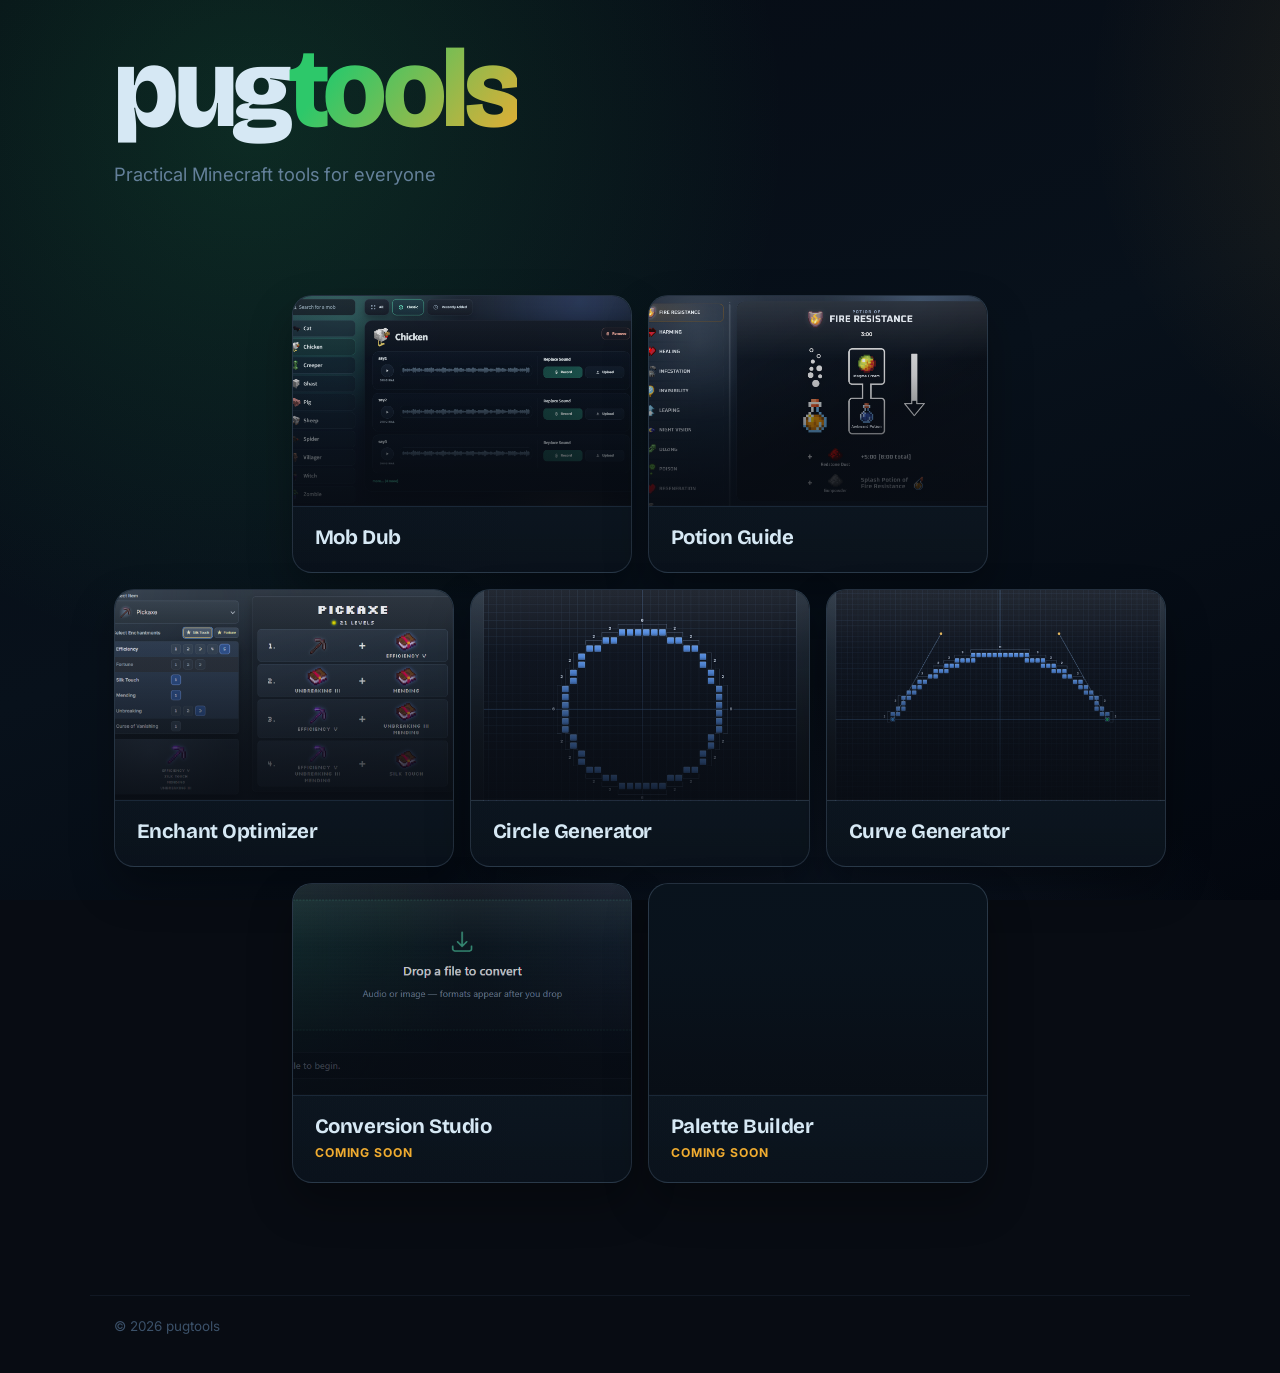
==== index.html @ 146ec132 "Simplify hero copy and remove header" ====
<!doctype html>
<html lang="en">
  <head>
    <meta charset="utf-8">
    <meta name="viewport" content="width=device-width, initial-scale=1">
    <title>pugtools — Minecraft tools for builders, creators, and players</title>
    <meta name="description" content="Circle and curve generators, enchant optimizer, mob sound pack builder, and brewing guide — practical Minecraft tools in one hub.">
    <meta name="theme-color" content="#080c13">
    <meta property="og:type" content="website">
    <meta property="og:site_name" content="pugtools">
    <meta property="og:title" content="pugtools — Minecraft tools for builders, creators, and players">
    <meta property="og:description" content="Circle and curve generators, enchant optimizer, mob sound pack builder, and brewing guide — practical Minecraft tools in one hub.">
    <meta property="og:image" content="social-card.svg">
    <meta property="og:url" content=".">
    <meta name="twitter:card" content="summary_large_image">
    <meta name="twitter:title" content="pugtools — Minecraft tools for builders, creators, and players">
    <meta name="twitter:description" content="Circle and curve generators, enchant optimizer, mob sound pack builder, and brewing guide — practical Minecraft tools in one hub.">
    <meta name="twitter:image" content="social-card.svg">
    <link rel="canonical" href=".">
    <link rel="preconnect" href="https://fonts.googleapis.com">
    <link rel="preconnect" href="https://fonts.gstatic.com" crossorigin>
    <link href="https://fonts.googleapis.com/css2?family=Bricolage+Grotesque:opsz,wght@12..96,700;12..96,800&family=Inter:wght@400;500;600;700&family=Silkscreen:wght@400;700&display=swap" rel="stylesheet">
    <link rel="stylesheet" href="home.css">
    <script src="shared/analytics.js" defer></script>
    <script src="site.js" defer></script>
  </head>
  <body data-view="home">
    <a class="skip-link" href="#main">Skip to main content</a>

    <main id="main">
      <section class="hero" aria-labelledby="hero-title">
        <h1 id="hero-title" class="hero__title">pug<em>tools</em></h1>
        <p class="hero__sub">Practical Minecraft tools for everyone</p>
      </section>

      <section class="tools" aria-label="Available tools">
        <div class="tools__grid">

          <a class="tool-card" href="/mob-dub/" data-tool-slug="mob-dub" data-tool-location="home">
            <div class="tool-card__preview" aria-hidden="true" style="--tool-shot: url('images/tools/mob_dub.png');">
            </div>
            <div class="tool-card__body">
              <h2 class="tool-card__name">Mob Dub</h2>
            </div>
          </a>

          <a class="tool-card" href="/potions-plus/" data-tool-slug="potions" data-tool-location="home">
            <div class="tool-card__preview" aria-hidden="true" style="--tool-shot: url('images/tools/potion_guide.png');">
            </div>
            <div class="tool-card__body">
              <h2 class="tool-card__name">Potion Guide</h2>
            </div>
          </a>

          <a class="tool-card" href="/enchant-optimizer/" data-tool-slug="enchant" data-tool-location="home">
            <div class="tool-card__preview" aria-hidden="true" style="--tool-shot: url('images/tools/enchantment_optimizer.png');">
            </div>
            <div class="tool-card__body">
              <h2 class="tool-card__name">Enchant Optimizer</h2>
            </div>
          </a>

          <a class="tool-card" href="/circle-generator/" data-tool-slug="circle" data-tool-location="home">
            <div class="tool-card__preview" aria-hidden="true" style="--tool-shot: url('images/tools/circle_generator.png');">
            </div>
            <div class="tool-card__body">
              <h2 class="tool-card__name">Circle Generator</h2>
            </div>
          </a>

          <a class="tool-card" href="/curve-generator/" data-tool-slug="curve" data-tool-location="home">
            <div class="tool-card__preview" aria-hidden="true" style="--tool-shot: url('images/tools/curve_generator.png');">
            </div>
            <div class="tool-card__body">
              <h2 class="tool-card__name">Curve Generator</h2>
            </div>
          </a>

          <article class="tool-card tool-card--soon" aria-label="Conversion Studio coming soon">
            <div class="tool-card__preview" aria-hidden="true" style="--tool-shot: url('images/tools/conversion-studio.png');">
            </div>
            <div class="tool-card__body">
              <h2 class="tool-card__name">Conversion Studio</h2>
              <p class="tool-card__status">Coming soon</p>
            </div>
          </article>

          <article class="tool-card tool-card--soon" aria-label="Palette Builder coming soon">
            <div class="tool-card__preview" aria-hidden="true">
            </div>
            <div class="tool-card__body">
              <h2 class="tool-card__name">Palette Builder</h2>
              <p class="tool-card__status">Coming soon</p>
            </div>
          </article>

        </div>
      </section>
    </main>

    <footer class="page-footer" role="contentinfo">
      <p>© <span id="year">2026</span> pugtools</p>
    </footer>

    <script id="structured-data" type="application/ld+json"></script>
    <script>document.getElementById("year").textContent = new Date().getFullYear();</script>
  </body>
</html>
---- home.css ----
/* pugtools — home page */

:root {
  --bg:          #080c13;
  --bg-card:     #0d1720;
  --bg-hover:    #111f2e;
  --line:        rgba(130, 170, 215, 0.08);
  --line-hover:  rgba(48, 210, 110, 0.40);
  --ink:         #d6e8f4;
  --ink-soft:    #64809a;
  --ink-dim:     #3b5169;
  --green:       #2dc86a;
  --green-dim:   rgba(45, 200, 106, 0.12);
  --amber:       #f0ac30;
  --focus:       #2dc86a;
  --radius:      1.25rem;
  --radius-sm:   0.65rem;
  --max-w:       1100px;
}

*,
*::before,
*::after {
  box-sizing: border-box;
}

html {
  scroll-behavior: smooth;
}

body {
  margin: 0;
  min-height: 100vh;
  font-family: "Inter", system-ui, sans-serif;
  line-height: 1.6;
  color: var(--ink);
  background-color: var(--bg);
  background-image:
    radial-gradient(circle at 14% 10%, rgba(45, 200, 106, 0.16) 0%, transparent 28%),
    radial-gradient(circle at 84% 8%, rgba(240, 172, 48, 0.12) 0%, transparent 22%),
    radial-gradient(circle at 50% 100%, rgba(76, 119, 173, 0.18) 0%, transparent 34%),
    linear-gradient(160deg, #060b14 0%, #08111b 52%, #03070f 100%);
  background-size: 140% 140%, 140% 140%, 130% 130%, 100% 100%;
  background-attachment: fixed;
}

a {
  color: inherit;
  text-decoration: none;
}

:focus-visible {
  outline: 2px solid var(--focus);
  outline-offset: 3px;
  border-radius: 4px;
}

/* --- skip link --- */

.skip-link {
  position: absolute;
  top: 1rem;
  left: 1rem;
  z-index: 200;
  padding: 0.55rem 1rem;
  border-radius: 999px;
  background: var(--green);
  color: #fff;
  font: 700 0.88rem/1 "Inter", sans-serif;
  transform: translateY(-200%);
  transition: transform 180ms;
}

.skip-link:focus {
  transform: translateY(0);
}

/* --- nav --- */

.nav {
  display: flex;
  align-items: center;
  justify-content: space-between;
  max-width: var(--max-w);
  margin: 0 auto;
  padding: 1.2rem 1.5rem 0.4rem;
}

.nav-brand {
  display: inline-flex;
  align-items: center;
}

.nav-brand__mark {
  display: grid;
  place-items: center;
  width: 2.5rem;
  height: 2.5rem;
  border-radius: 0.72rem;
  background: linear-gradient(148deg, #38c872, #1e7845);
  color: #fff;
  font: 700 0.72rem/1 "Silkscreen", monospace;
  flex-shrink: 0;
  box-shadow:
    0 0 0 1px rgba(56, 200, 114, 0.28),
    0 6px 18px rgba(28, 120, 65, 0.42);
}

.nav-links {
  display: flex;
  align-items: center;
  gap: 0.5rem;
}

.nav-link {
  display: inline-flex;
  align-items: center;
  height: 2.2rem;
  padding: 0 1rem;
  border: 1px solid var(--line);
  border-radius: 999px;
  color: var(--ink-soft);
  font: 600 0.86rem/1 "Inter", sans-serif;
  transition: color 160ms, border-color 160ms, background-color 160ms;
}

.nav-link:hover,
.nav-link:focus-visible {
  color: var(--ink);
  border-color: rgba(130, 170, 215, 0.2);
  background: rgba(255, 255, 255, 0.04);
}

/* --- hero --- */

.hero {
  max-width: var(--max-w);
  margin: 0 auto;
  padding: clamp(1.2rem, 4vw, 2.4rem) 1.5rem clamp(2.5rem, 7vw, 4.5rem);
}

.hero__title {
  margin: 0 0 1.1rem;
  font: 800 clamp(3.5rem, 10vw, 7rem)/0.92 "Bricolage Grotesque", sans-serif;
  letter-spacing: -0.04em;
  color: var(--ink);
}

.hero__title em {
  font-style: normal;
  background: linear-gradient(128deg, var(--green) 25%, var(--amber));
  -webkit-background-clip: text;
  background-clip: text;
  -webkit-text-fill-color: transparent;
}

.hero__sub {
  margin: 0 0 2rem;
  max-width: 40rem;
  color: var(--ink-soft);
  font: 400 clamp(1rem, 2vw, 1.15rem)/1.72 "Inter", sans-serif;
}

.hero__stats {
  display: flex;
  flex-wrap: wrap;
  gap: 0.65rem;
}

.stat-pill {
  display: inline-flex;
  align-items: center;
  height: 2rem;
  padding: 0 0.9rem;
  border: 1px solid var(--line);
  border-radius: 999px;
  background: rgba(255, 255, 255, 0.025);
  color: var(--ink-soft);
  font: 600 0.82rem/1 "Inter", sans-serif;
}

.stat-pill--green {
  border-color: rgba(45, 200, 106, 0.3);
  background: rgba(45, 200, 106, 0.09);
  color: var(--green);
}

/* --- tools section --- */

.tools {
  max-width: var(--max-w);
  margin: 0 auto;
  padding: 0 1.5rem clamp(4rem, 10vw, 7rem);
}

.tools__grid {
  display: grid;
  grid-template-columns: repeat(6, 1fr);
  gap: 1rem;
}

/* 2-3-2 layout: pin the 2-card rows to center columns */
.tools__grid .tool-card:nth-child(1) { grid-column: 2 / span 2; }
.tools__grid .tool-card:nth-child(2) { grid-column: 4 / span 2; }
.tools__grid .tool-card:nth-child(6) { grid-column: 2 / span 2; }
.tools__grid .tool-card:nth-child(7) { grid-column: 4 / span 2; }

/* --- tool card --- */

.tool-card {
  position: relative;
  isolation: isolate;
  display: flex;
  flex-direction: column;
  grid-column: span 2;
  border: 1px solid rgba(144, 174, 206, 0.18);
  border-radius: var(--radius);
  background:
    linear-gradient(180deg, rgba(20, 33, 45, 0.98) 0%, rgba(11, 20, 30, 0.99) 100%);
  overflow: hidden;
  box-shadow:
    inset 0 1px 0 rgba(255, 255, 255, 0.05),
    0 20px 44px rgba(0, 0, 0, 0.3);
  transition:
    border-color 200ms,
    background-color 200ms,
    transform 220ms,
    box-shadow 220ms;
}

.tool-card::before {
  content: "";
  position: absolute;
  inset: 0;
  border-radius: inherit;
  background:
    linear-gradient(140deg, rgba(255, 255, 255, 0.07) 0%, transparent 24%),
    linear-gradient(180deg, rgba(255, 255, 255, 0.025) 0%, transparent 34%, rgba(7, 12, 18, 0.16) 100%);
  pointer-events: none;
}

.tool-card > * {
  position: relative;
  z-index: 1;
}

.tool-card:hover,
.tool-card:focus-visible {
  border-color: rgba(174, 204, 232, 0.28);
  background:
    linear-gradient(180deg, rgba(23, 37, 51, 0.99) 0%, rgba(13, 24, 35, 0.99) 100%);
  transform: translateY(-4px);
  box-shadow:
    inset 0 1px 0 rgba(255, 255, 255, 0.06),
    0 26px 60px rgba(0, 0, 0, 0.38);
  outline: none;
}

.tool-card--soon {
  cursor: default;
}

.tool-card--soon:hover,
.tool-card--soon:focus-visible {
  border-color: rgba(144, 174, 206, 0.18);
  background: linear-gradient(180deg, rgba(20, 33, 45, 0.98) 0%, rgba(11, 20, 30, 0.99) 100%);
  transform: none;
  box-shadow:
    inset 0 1px 0 rgba(255, 255, 255, 0.05),
    0 20px 44px rgba(0, 0, 0, 0.3);
}

.tool-card__preview {
  position: relative;
  aspect-ratio: 16 / 10;
  border-bottom: 1px solid rgba(130, 170, 215, 0.14);
  overflow: hidden;
  background-color: #09131d;
  background-image:
    linear-gradient(180deg, rgba(255, 255, 255, 0.08) 0%, rgba(9, 14, 22, 0.08) 30%, rgba(4, 8, 14, 0.46) 100%),
    var(--tool-shot),
    linear-gradient(140deg, rgba(110, 144, 180, 0.12) 0%, rgba(20, 30, 43, 0.06) 54%, transparent 76%);
  background-size:
    auto,
    cover,
    auto;
  background-position:
    center,
    center top,
    center;
  background-repeat: no-repeat;
  box-shadow: inset 0 -1px 0 rgba(255, 255, 255, 0.04);
  transition: border-color 200ms, transform 220ms;
}

.tool-card__preview::after {
  content: "";
  position: absolute;
  inset: 0;
  background:
    linear-gradient(180deg, rgba(8, 12, 19, 0.02) 0%, rgba(8, 12, 19, 0.09) 38%, rgba(8, 12, 19, 0.72) 100%);
}

.tool-card:hover .tool-card__preview,
.tool-card:focus-visible .tool-card__preview {
  border-bottom-color: rgba(174, 204, 232, 0.18);
}

.tool-card__body {
  display: flex;
  flex-direction: column;
  flex: 1;
  gap: 0.55rem;
  padding: 1.2rem 1.35rem 1.4rem;
}

.tool-card__name {
  margin: 0;
  color: var(--ink);
  font: 700 clamp(1.05rem, 2.5vw, 1.28rem)/1.15 "Bricolage Grotesque", sans-serif;
  letter-spacing: -0.02em;
}

.tool-card__status {
  margin: 0;
  color: var(--amber);
  font: 700 0.76rem/1 "Inter", sans-serif;
  letter-spacing: 0.08em;
  text-transform: uppercase;
}

/* --- footer --- */

.page-footer {
  max-width: var(--max-w);
  margin: 0 auto;
  padding: 1.5rem 1.5rem 2.5rem;
  border-top: 1px solid var(--line);
}

.page-footer p {
  margin: 0;
  color: var(--ink-dim);
  font: 400 0.84rem/1 "Inter", sans-serif;
}

.page-footer a {
  color: var(--ink-soft);
  font-weight: 600;
  transition: color 160ms;
}

.page-footer a:hover {
  color: var(--ink);
}

/* --- responsive --- */

@media (max-width: 920px) {
  .tools__grid {
    grid-template-columns: repeat(2, 1fr);
  }

  .tools__grid .tool-card,
  .tools__grid .tool-card:nth-child(1),
  .tools__grid .tool-card:nth-child(2),
  .tools__grid .tool-card:nth-child(6),
  .tools__grid .tool-card:nth-child(7) {
    grid-column: span 1;
  }
}

@media (max-width: 580px) {
  .tools__grid {
    grid-template-columns: 1fr;
  }

  .tools__grid .tool-card,
  .tools__grid .tool-card:nth-child(1),
  .tools__grid .tool-card:nth-child(2),
  .tools__grid .tool-card:nth-child(6),
  .tools__grid .tool-card:nth-child(7) {
    grid-column: span 1;
  }

  .nav {
    padding-top: 1rem;
  }

  .tool-card__preview {
    aspect-ratio: 4 / 3;
  }

}

/* --- reduced motion --- */

@media (prefers-reduced-motion: reduce) {
  html {
    scroll-behavior: auto;
  }

  .skip-link,
  .tool-card {
    transition: none;
  }
}
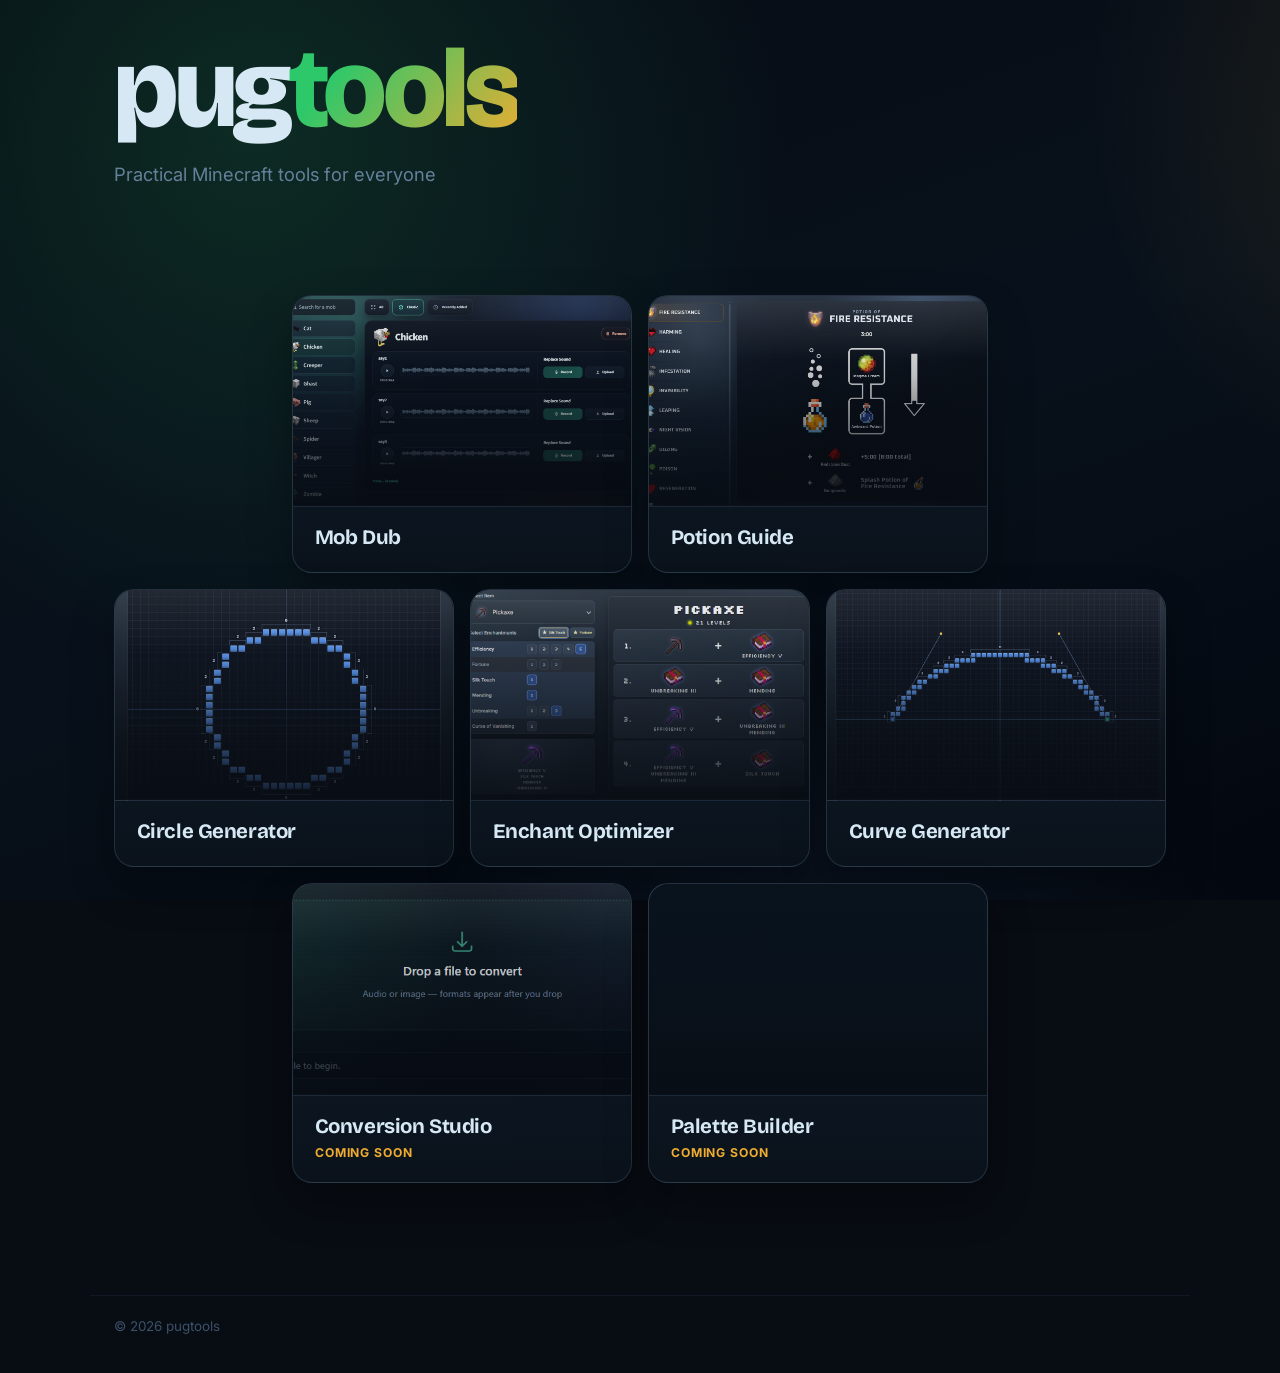
==== commit 9b25966d: "swap card order" ====
--- a/index.html
+++ b/index.html
@@ -52,19 +52,19 @@
             </div>
           </a>
 
+          <a class="tool-card" href="/circle-generator/" data-tool-slug="circle" data-tool-location="home">
+            <div class="tool-card__preview" aria-hidden="true" style="--tool-shot: url('images/tools/circle_generator.png');">
+            </div>
+            <div class="tool-card__body">
+              <h2 class="tool-card__name">Circle Generator</h2>
+            </div>
+          </a>
+
           <a class="tool-card" href="/enchant-optimizer/" data-tool-slug="enchant" data-tool-location="home">
             <div class="tool-card__preview" aria-hidden="true" style="--tool-shot: url('images/tools/enchantment_optimizer.png');">
             </div>
             <div class="tool-card__body">
               <h2 class="tool-card__name">Enchant Optimizer</h2>
-            </div>
-          </a>
-
-          <a class="tool-card" href="/circle-generator/" data-tool-slug="circle" data-tool-location="home">
-            <div class="tool-card__preview" aria-hidden="true" style="--tool-shot: url('images/tools/circle_generator.png');">
-            </div>
-            <div class="tool-card__body">
-              <h2 class="tool-card__name">Circle Generator</h2>
             </div>
           </a>
 
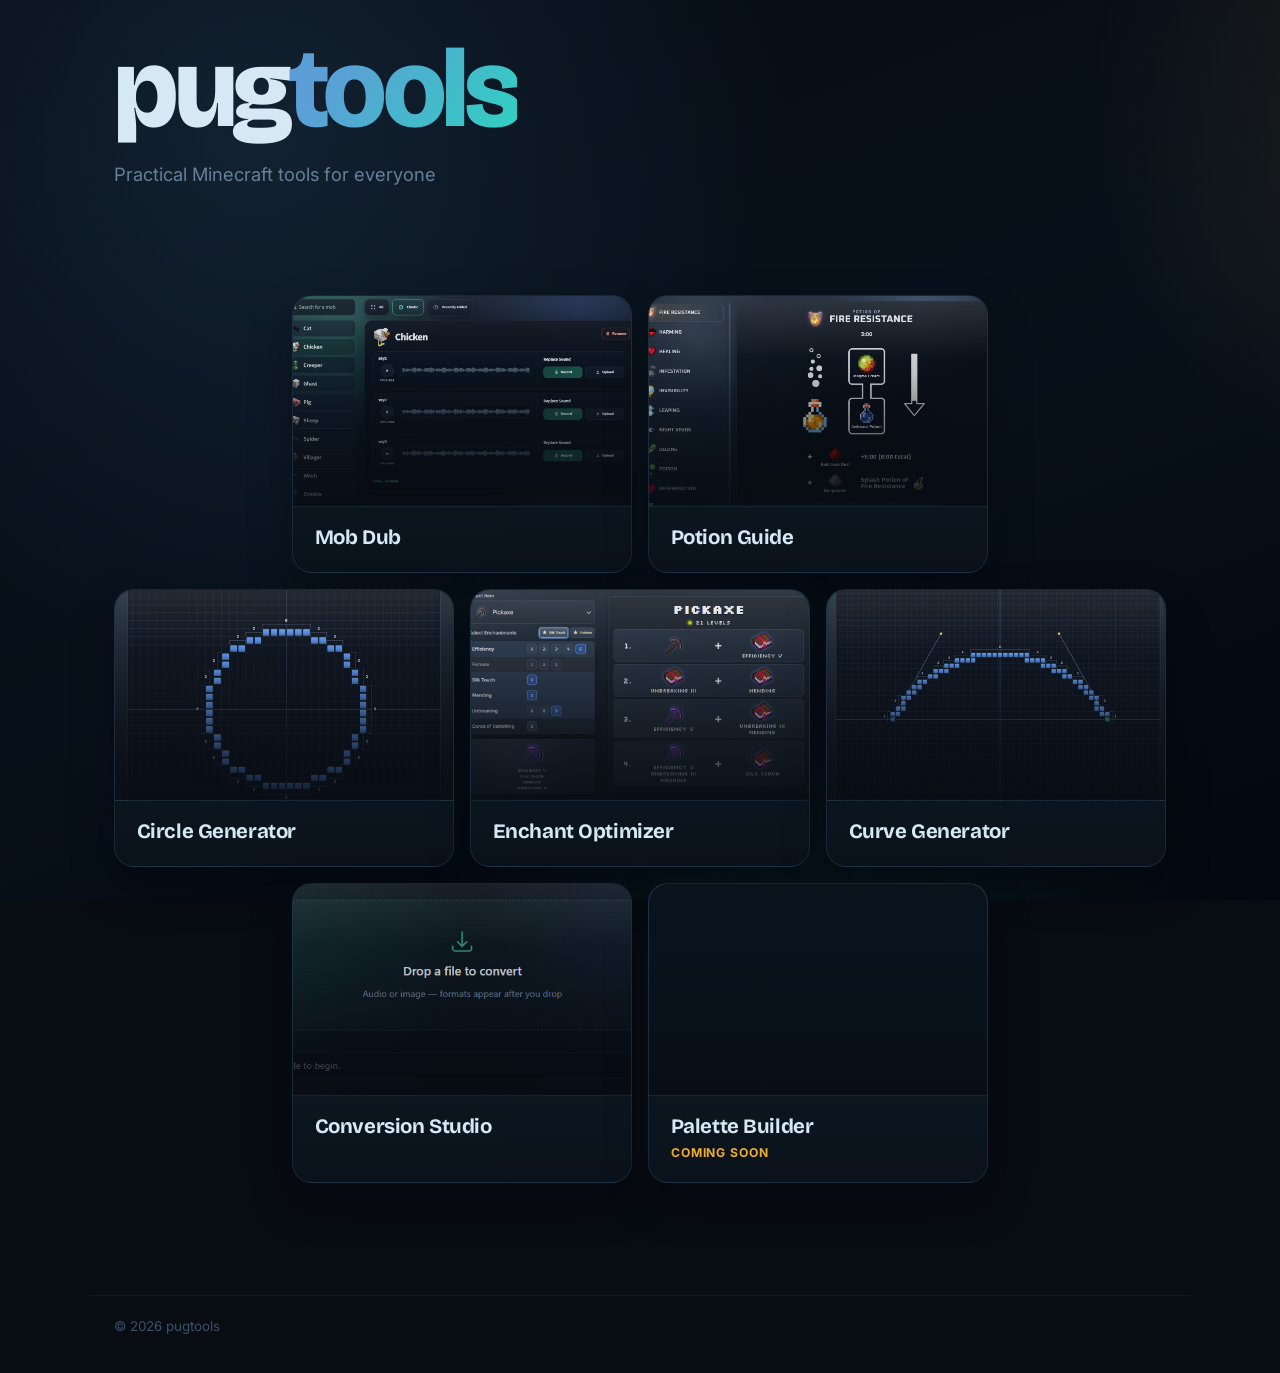
==== commit caf32a9e: "conversion-studio now live" ====
--- a/index.html
+++ b/index.html
@@ -76,14 +76,13 @@
             </div>
           </a>
 
-          <article class="tool-card tool-card--soon" aria-label="Conversion Studio coming soon">
+          <a class="tool-card" href="/conversion-studio/" data-tool-slug="conversion-studio" data-tool-location="home">
             <div class="tool-card__preview" aria-hidden="true" style="--tool-shot: url('images/tools/conversion-studio.png');">
             </div>
             <div class="tool-card__body">
               <h2 class="tool-card__name">Conversion Studio</h2>
-              <p class="tool-card__status">Coming soon</p>
             </div>
-          </article>
+          </a>
 
           <article class="tool-card tool-card--soon" aria-label="Palette Builder coming soon">
             <div class="tool-card__preview" aria-hidden="true">
--- a/home.css
+++ b/home.css
@@ -4,15 +4,16 @@
   --bg:          #080c13;
   --bg-card:     #0d1720;
   --bg-hover:    #111f2e;
-  --line:        rgba(130, 170, 215, 0.08);
-  --line-hover:  rgba(48, 210, 110, 0.40);
+  --line:        rgba(91, 159, 214, 0.10);
+  --line-hover:  rgba(91, 159, 214, 0.45);
   --ink:         #d6e8f4;
   --ink-soft:    #64809a;
   --ink-dim:     #3b5169;
-  --green:       #2dc86a;
-  --green-dim:   rgba(45, 200, 106, 0.12);
+  --blue:        #5b9fd6;
+  --blue-dim:    rgba(91, 159, 214, 0.12);
+  --teal:        #2dd4bf;
   --amber:       #f0ac30;
-  --focus:       #2dc86a;
+  --focus:       #5b9fd6;
   --radius:      1.25rem;
   --radius-sm:   0.65rem;
   --max-w:       1100px;
@@ -36,9 +37,9 @@
   color: var(--ink);
   background-color: var(--bg);
   background-image:
-    radial-gradient(circle at 14% 10%, rgba(45, 200, 106, 0.16) 0%, transparent 28%),
+    radial-gradient(circle at 14% 10%, rgba(91, 159, 214, 0.14) 0%, transparent 28%),
     radial-gradient(circle at 84% 8%, rgba(240, 172, 48, 0.12) 0%, transparent 22%),
-    radial-gradient(circle at 50% 100%, rgba(76, 119, 173, 0.18) 0%, transparent 34%),
+    radial-gradient(circle at 50% 100%, rgba(45, 212, 191, 0.12) 0%, transparent 34%),
     linear-gradient(160deg, #060b14 0%, #08111b 52%, #03070f 100%);
   background-size: 140% 140%, 140% 140%, 130% 130%, 100% 100%;
   background-attachment: fixed;
@@ -64,7 +65,7 @@
   z-index: 200;
   padding: 0.55rem 1rem;
   border-radius: 999px;
-  background: var(--green);
+  background: var(--blue);
   color: #fff;
   font: 700 0.88rem/1 "Inter", sans-serif;
   transform: translateY(-200%);
@@ -97,13 +98,13 @@
   width: 2.5rem;
   height: 2.5rem;
   border-radius: 0.72rem;
-  background: linear-gradient(148deg, #38c872, #1e7845);
+  background: linear-gradient(148deg, #5b9fd6, #2d6d9e);
   color: #fff;
   font: 700 0.72rem/1 "Silkscreen", monospace;
   flex-shrink: 0;
   box-shadow:
-    0 0 0 1px rgba(56, 200, 114, 0.28),
-    0 6px 18px rgba(28, 120, 65, 0.42);
+    0 0 0 1px rgba(91, 159, 214, 0.28),
+    0 6px 18px rgba(29, 78, 120, 0.42);
 }
 
 .nav-links {
@@ -127,8 +128,8 @@
 .nav-link:hover,
 .nav-link:focus-visible {
   color: var(--ink);
-  border-color: rgba(130, 170, 215, 0.2);
-  background: rgba(255, 255, 255, 0.04);
+  border-color: rgba(91, 159, 214, 0.25);
+  background: rgba(91, 159, 214, 0.04);
 }
 
 /* --- hero --- */
@@ -148,7 +149,7 @@
 
 .hero__title em {
   font-style: normal;
-  background: linear-gradient(128deg, var(--green) 25%, var(--amber));
+  background: linear-gradient(128deg, var(--blue) 25%, var(--teal));
   -webkit-background-clip: text;
   background-clip: text;
   -webkit-text-fill-color: transparent;
@@ -180,9 +181,9 @@
 }
 
 .stat-pill--green {
-  border-color: rgba(45, 200, 106, 0.3);
-  background: rgba(45, 200, 106, 0.09);
-  color: var(--green);
+  border-color: rgba(91, 159, 214, 0.3);
+  background: rgba(91, 159, 214, 0.09);
+  color: var(--blue);
 }
 
 /* --- tools section --- */
@@ -213,7 +214,7 @@
   display: flex;
   flex-direction: column;
   grid-column: span 2;
-  border: 1px solid rgba(144, 174, 206, 0.18);
+  border: 1px solid rgba(91, 159, 214, 0.14);
   border-radius: var(--radius);
   background:
     linear-gradient(180deg, rgba(20, 33, 45, 0.98) 0%, rgba(11, 20, 30, 0.99) 100%);
@@ -246,7 +247,7 @@
 
 .tool-card:hover,
 .tool-card:focus-visible {
-  border-color: rgba(174, 204, 232, 0.28);
+  border-color: rgba(91, 159, 214, 0.32);
   background:
     linear-gradient(180deg, rgba(23, 37, 51, 0.99) 0%, rgba(13, 24, 35, 0.99) 100%);
   transform: translateY(-4px);
@@ -262,7 +263,7 @@
 
 .tool-card--soon:hover,
 .tool-card--soon:focus-visible {
-  border-color: rgba(144, 174, 206, 0.18);
+  border-color: rgba(91, 159, 214, 0.14);
   background: linear-gradient(180deg, rgba(20, 33, 45, 0.98) 0%, rgba(11, 20, 30, 0.99) 100%);
   transform: none;
   box-shadow:
@@ -273,13 +274,13 @@
 .tool-card__preview {
   position: relative;
   aspect-ratio: 16 / 10;
-  border-bottom: 1px solid rgba(130, 170, 215, 0.14);
+  border-bottom: 1px solid rgba(91, 159, 214, 0.12);
   overflow: hidden;
   background-color: #09131d;
   background-image:
     linear-gradient(180deg, rgba(255, 255, 255, 0.08) 0%, rgba(9, 14, 22, 0.08) 30%, rgba(4, 8, 14, 0.46) 100%),
     var(--tool-shot),
-    linear-gradient(140deg, rgba(110, 144, 180, 0.12) 0%, rgba(20, 30, 43, 0.06) 54%, transparent 76%);
+    linear-gradient(140deg, rgba(91, 159, 214, 0.10) 0%, rgba(20, 30, 43, 0.06) 54%, transparent 76%);
   background-size:
     auto,
     cover,
@@ -303,7 +304,7 @@
 
 .tool-card:hover .tool-card__preview,
 .tool-card:focus-visible .tool-card__preview {
-  border-bottom-color: rgba(174, 204, 232, 0.18);
+  border-bottom-color: rgba(91, 159, 214, 0.22);
 }
 
 .tool-card__body {
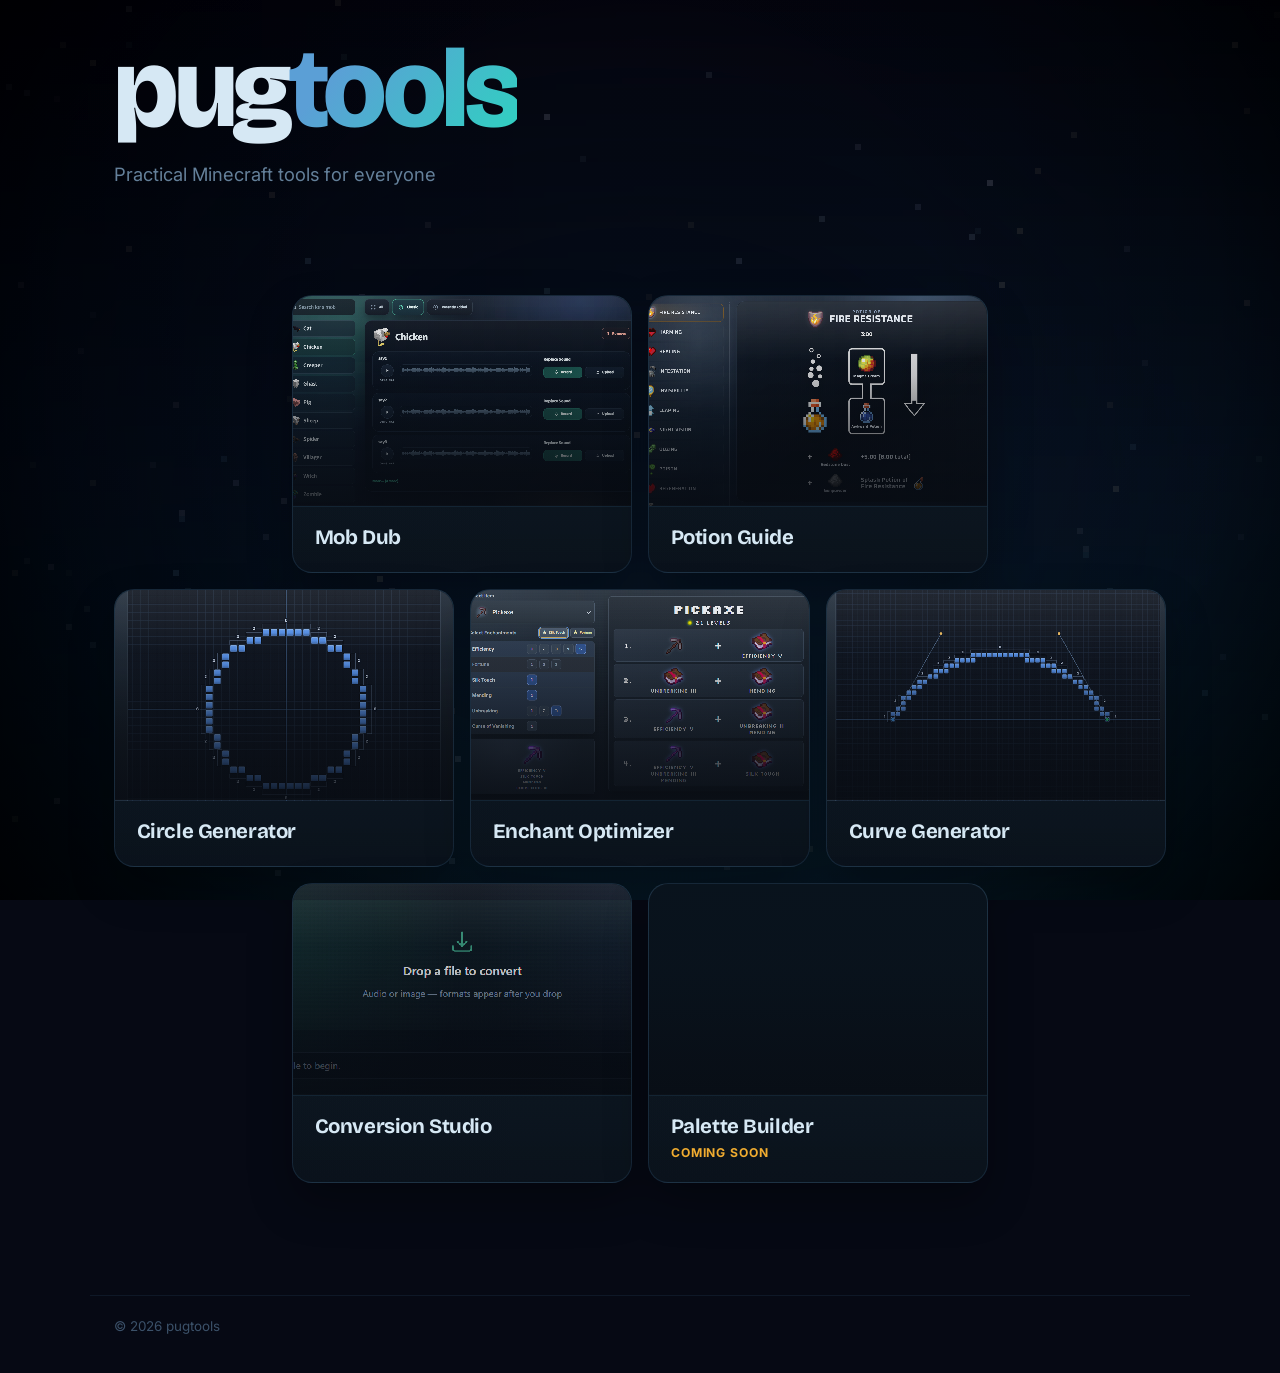
==== commit 3217770e: "space background" ====
--- a/index.html
+++ b/index.html
@@ -6,6 +6,11 @@
     <title>pugtools — Minecraft tools for builders, creators, and players</title>
     <meta name="description" content="Circle and curve generators, enchant optimizer, mob sound pack builder, and brewing guide — practical Minecraft tools in one hub.">
     <meta name="theme-color" content="#080c13">
+    <link rel="icon" href="favicon/favicon.ico" sizes="any">
+    <link rel="icon" type="image/png" sizes="32x32" href="favicon/favicon-32x32.png">
+    <link rel="icon" type="image/png" sizes="16x16" href="favicon/favicon-16x16.png">
+    <link rel="apple-touch-icon" sizes="180x180" href="favicon/apple-touch-icon.png">
+    <link rel="manifest" href="favicon/site.webmanifest">
     <meta property="og:type" content="website">
     <meta property="og:site_name" content="pugtools">
     <meta property="og:title" content="pugtools — Minecraft tools for builders, creators, and players">
@@ -25,6 +30,13 @@
     <script src="site.js" defer></script>
   </head>
   <body data-view="home">
+    <div class="space-background" aria-hidden="true">
+      <canvas id="spaceCanvas"></canvas>
+      <div class="space-background__content-wash"></div>
+      <div class="space-background__pixel-overlay"></div>
+      <div class="space-background__vignette"></div>
+    </div>
+
     <a class="skip-link" href="#main">Skip to main content</a>
 
     <main id="main">
--- a/home.css
+++ b/home.css
@@ -1,6 +1,11 @@
 /* pugtools — home page */
 
 :root {
+  --void:        #060914;
+  --deep-purple: #18122b;
+  --space-blue: #0f2742;
+  --space-cyan: #0f3f4f;
+  --content-dim: 0.30;
   --bg:          #080c13;
   --bg-card:     #0d1720;
   --bg-hover:    #111f2e;
@@ -35,19 +40,67 @@
   font-family: "Inter", system-ui, sans-serif;
   line-height: 1.6;
   color: var(--ink);
-  background-color: var(--bg);
-  background-image:
-    radial-gradient(circle at 14% 10%, rgba(91, 159, 214, 0.14) 0%, transparent 28%),
-    radial-gradient(circle at 84% 8%, rgba(240, 172, 48, 0.12) 0%, transparent 22%),
-    radial-gradient(circle at 50% 100%, rgba(45, 212, 191, 0.12) 0%, transparent 34%),
-    linear-gradient(160deg, #060b14 0%, #08111b 52%, #03070f 100%);
-  background-size: 140% 140%, 140% 140%, 130% 130%, 100% 100%;
-  background-attachment: fixed;
+  background: var(--void);
+  image-rendering: pixelated;
+  image-rendering: crisp-edges;
 }
 
 a {
   color: inherit;
   text-decoration: none;
+}
+
+#main,
+.page-footer {
+  position: relative;
+  z-index: 1;
+}
+
+.space-background {
+  position: fixed;
+  inset: 0;
+  z-index: 0;
+  overflow: hidden;
+  background: var(--void);
+  filter: saturate(1.04) contrast(1.02);
+  pointer-events: none;
+}
+
+.space-background canvas {
+  position: absolute;
+  inset: 0;
+  width: 100%;
+  height: 100%;
+  image-rendering: pixelated;
+  image-rendering: crisp-edges;
+}
+
+.space-background__pixel-overlay,
+.space-background__content-wash,
+.space-background__vignette {
+  position: absolute;
+  inset: 0;
+}
+
+.space-background__pixel-overlay {
+  background:
+    repeating-linear-gradient(0deg, rgba(255, 255, 255, 0.01) 0 1px, transparent 1px 4px),
+    repeating-linear-gradient(90deg, rgba(0, 0, 0, 0.16) 0 1px, transparent 1px 4px);
+  mix-blend-mode: overlay;
+  opacity: 0.18;
+}
+
+.space-background__content-wash {
+  background:
+    radial-gradient(ellipse at center, rgba(0, 0, 0, 0.62) 0 34%, rgba(0, 0, 0, 0.24) 62%, rgba(0, 0, 0, 0.48) 100%),
+    linear-gradient(180deg, rgba(0, 0, 0, 0.24), rgba(0, 0, 0, 0.08) 45%, rgba(0, 0, 0, 0.32));
+  opacity: var(--content-dim);
+}
+
+.space-background__vignette {
+  background:
+    radial-gradient(circle at 50% 44%, transparent 0 38%, rgba(0, 0, 0, 0.28) 72%, rgba(0, 0, 0, 0.78) 100%),
+    linear-gradient(90deg, rgba(0, 0, 8, 0.46), transparent 45%, rgba(6, 28, 48, 0.06));
 }
 
 :focus-visible {
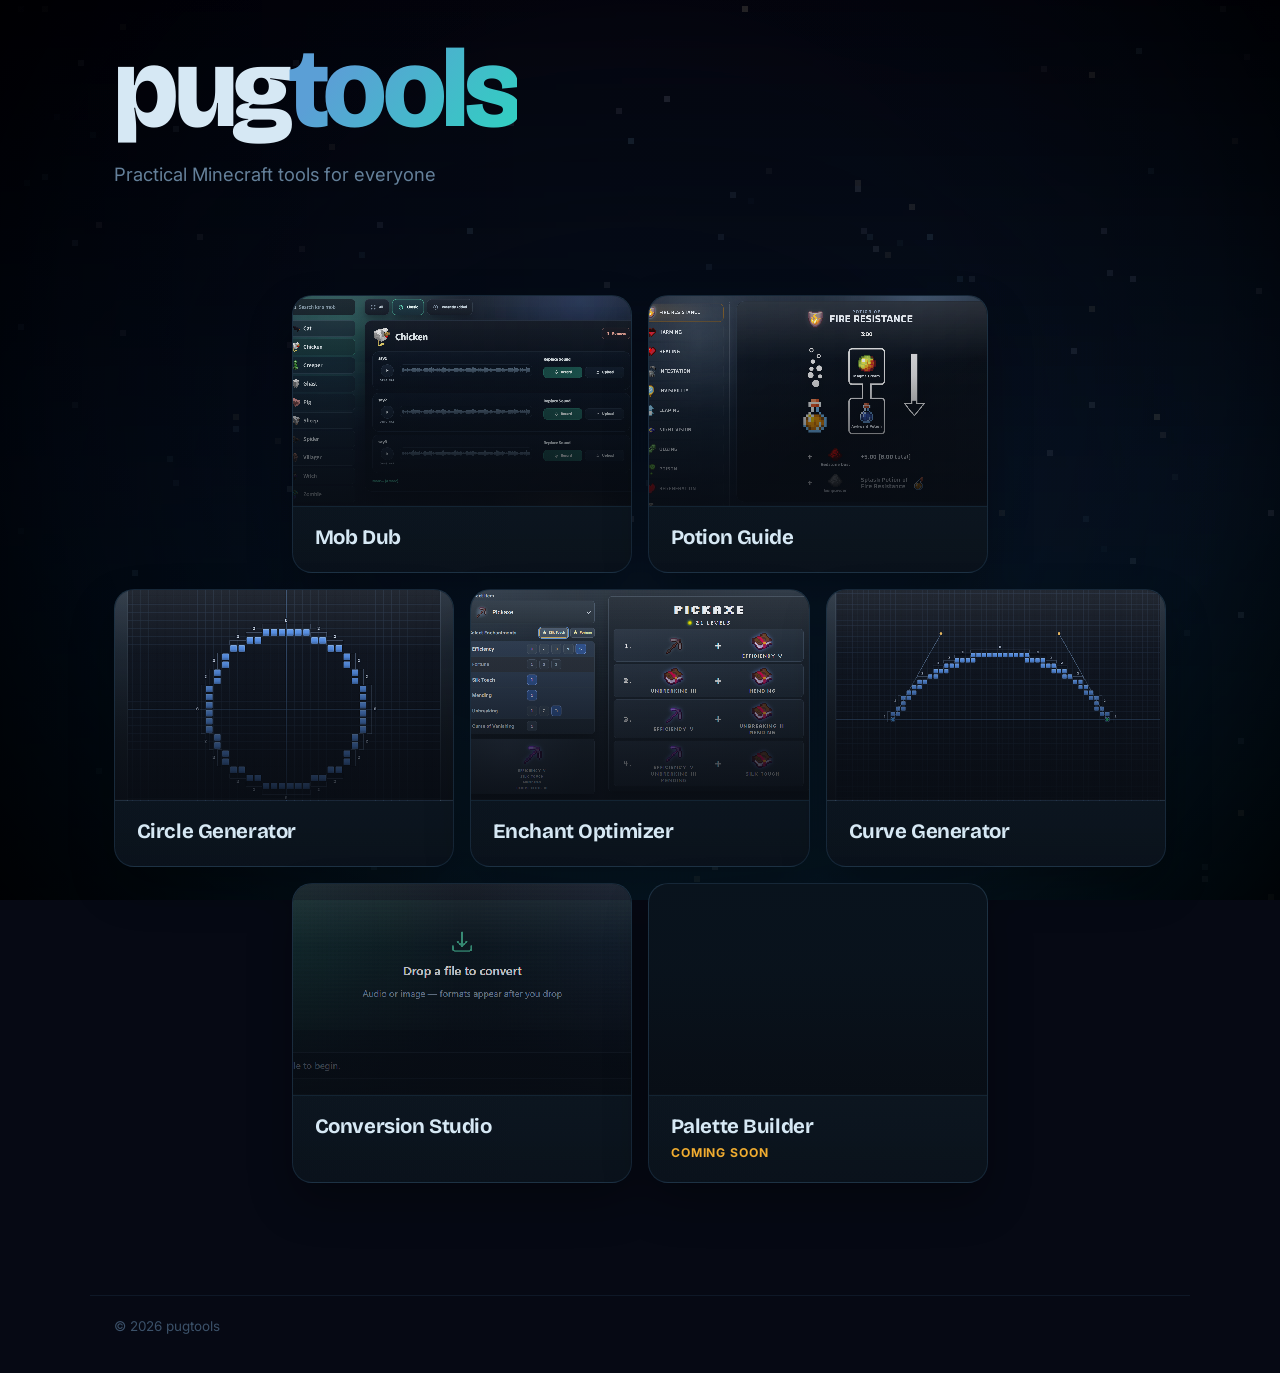
==== commit 16fcdb12: "social-card and meta update" ====
--- a/index.html
+++ b/index.html
@@ -3,8 +3,8 @@
   <head>
     <meta charset="utf-8">
     <meta name="viewport" content="width=device-width, initial-scale=1">
-    <title>pugtools — Minecraft tools for builders, creators, and players</title>
-    <meta name="description" content="Circle and curve generators, enchant optimizer, mob sound pack builder, and brewing guide — practical Minecraft tools in one hub.">
+    <title>pugtools — small Minecraft tools to keep nearby</title>
+    <meta name="description" content="A collection of free Minecraft tools for planning builds, checking enchantments, brewing potions, converting files, and making custom mob sounds.">
     <meta name="theme-color" content="#080c13">
     <link rel="icon" href="favicon/favicon.ico" sizes="any">
     <link rel="icon" type="image/png" sizes="32x32" href="favicon/favicon-32x32.png">
@@ -13,14 +13,19 @@
     <link rel="manifest" href="favicon/site.webmanifest">
     <meta property="og:type" content="website">
     <meta property="og:site_name" content="pugtools">
-    <meta property="og:title" content="pugtools — Minecraft tools for builders, creators, and players">
-    <meta property="og:description" content="Circle and curve generators, enchant optimizer, mob sound pack builder, and brewing guide — practical Minecraft tools in one hub.">
-    <meta property="og:image" content="social-card.svg">
+    <meta property="og:title" content="pugtools — small Minecraft tools to keep nearby">
+    <meta property="og:description" content="A collection of free Minecraft tools for planning builds, checking enchantments, brewing potions, converting files, and making custom mob sounds.">
+    <meta property="og:image" content="social-card.png">
+    <meta property="og:image:type" content="image/png">
+    <meta property="og:image:width" content="1200">
+    <meta property="og:image:height" content="630">
+    <meta property="og:image:alt" content="A collage of pugtools Minecraft helpers.">
     <meta property="og:url" content=".">
     <meta name="twitter:card" content="summary_large_image">
-    <meta name="twitter:title" content="pugtools — Minecraft tools for builders, creators, and players">
-    <meta name="twitter:description" content="Circle and curve generators, enchant optimizer, mob sound pack builder, and brewing guide — practical Minecraft tools in one hub.">
-    <meta name="twitter:image" content="social-card.svg">
+    <meta name="twitter:title" content="pugtools — small Minecraft tools to keep nearby">
+    <meta name="twitter:description" content="A collection of free Minecraft tools for planning builds, checking enchantments, brewing potions, converting files, and making custom mob sounds.">
+    <meta name="twitter:image" content="social-card.png">
+    <meta name="twitter:image:alt" content="A collage of pugtools Minecraft helpers.">
     <link rel="canonical" href=".">
     <link rel="preconnect" href="https://fonts.googleapis.com">
     <link rel="preconnect" href="https://fonts.gstatic.com" crossorigin>
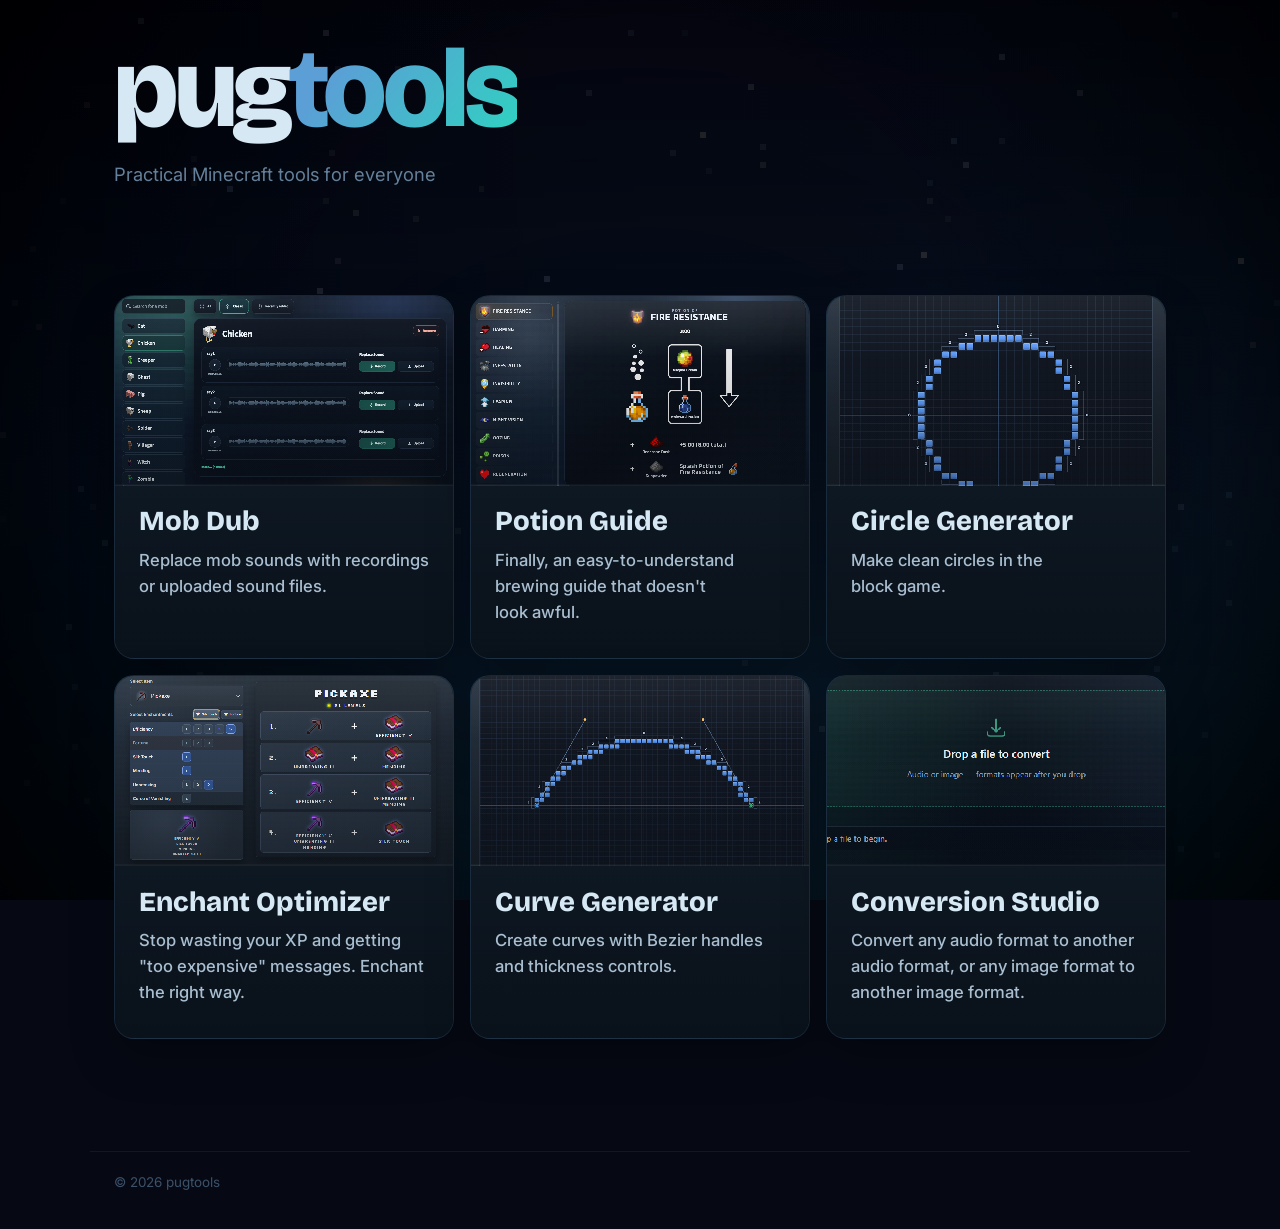
==== commit f54daf30: "organizing tool cards" ====
--- a/index.html
+++ b/index.html
@@ -58,6 +58,7 @@
             </div>
             <div class="tool-card__body">
               <h2 class="tool-card__name">Mob Dub</h2>
+              <p class="tool-card__description">Replace mob sounds with recordings or uploaded sound files.</p>
             </div>
           </a>
 
@@ -66,6 +67,7 @@
             </div>
             <div class="tool-card__body">
               <h2 class="tool-card__name">Potion Guide</h2>
+              <p class="tool-card__description">Finally, an easy-to-understand brewing guide that doesn't look awful.</p>
             </div>
           </a>
 
@@ -74,6 +76,7 @@
             </div>
             <div class="tool-card__body">
               <h2 class="tool-card__name">Circle Generator</h2>
+              <p class="tool-card__description">Make clean circles in the block game.</p>
             </div>
           </a>
 
@@ -82,6 +85,7 @@
             </div>
             <div class="tool-card__body">
               <h2 class="tool-card__name">Enchant Optimizer</h2>
+              <p class="tool-card__description">Stop wasting your XP and getting "too expensive" messages. Enchant the right way.</p>
             </div>
           </a>
 
@@ -90,6 +94,7 @@
             </div>
             <div class="tool-card__body">
               <h2 class="tool-card__name">Curve Generator</h2>
+              <p class="tool-card__description">Create curves with Bezier handles and thickness controls.</p>
             </div>
           </a>
 
@@ -98,17 +103,9 @@
             </div>
             <div class="tool-card__body">
               <h2 class="tool-card__name">Conversion Studio</h2>
+              <p class="tool-card__description">Convert any audio format to another audio format, or any image format to another image format.</p>
             </div>
           </a>
-
-          <article class="tool-card tool-card--soon" aria-label="Palette Builder coming soon">
-            <div class="tool-card__preview" aria-hidden="true">
-            </div>
-            <div class="tool-card__body">
-              <h2 class="tool-card__name">Palette Builder</h2>
-              <p class="tool-card__status">Coming soon</p>
-            </div>
-          </article>
 
         </div>
       </section>
--- a/home.css
+++ b/home.css
@@ -249,15 +249,9 @@
 
 .tools__grid {
   display: grid;
-  grid-template-columns: repeat(6, 1fr);
+  grid-template-columns: repeat(3, minmax(0, 1fr));
   gap: 1rem;
 }
-
-/* 2-3-2 layout: pin the 2-card rows to center columns */
-.tools__grid .tool-card:nth-child(1) { grid-column: 2 / span 2; }
-.tools__grid .tool-card:nth-child(2) { grid-column: 4 / span 2; }
-.tools__grid .tool-card:nth-child(6) { grid-column: 2 / span 2; }
-.tools__grid .tool-card:nth-child(7) { grid-column: 4 / span 2; }
 
 /* --- tool card --- */
 
@@ -266,7 +260,6 @@
   isolation: isolate;
   display: flex;
   flex-direction: column;
-  grid-column: span 2;
   border: 1px solid rgba(91, 159, 214, 0.14);
   border-radius: var(--radius);
   background:
@@ -277,7 +270,7 @@
     0 20px 44px rgba(0, 0, 0, 0.3);
   transition:
     border-color 200ms,
-    background-color 200ms,
+    background 200ms,
     transform 220ms,
     box-shadow 220ms;
 }
@@ -310,29 +303,20 @@
   outline: none;
 }
 
-.tool-card--soon {
-  cursor: default;
-}
-
-.tool-card--soon:hover,
-.tool-card--soon:focus-visible {
-  border-color: rgba(91, 159, 214, 0.14);
-  background: linear-gradient(180deg, rgba(20, 33, 45, 0.98) 0%, rgba(11, 20, 30, 0.99) 100%);
-  transform: none;
-  box-shadow:
-    inset 0 1px 0 rgba(255, 255, 255, 0.05),
-    0 20px 44px rgba(0, 0, 0, 0.3);
+.tool-card:hover .tool-card__name,
+.tool-card:focus-visible .tool-card__name {
+  color: #f2f8fb;
 }
 
 .tool-card__preview {
   position: relative;
-  aspect-ratio: 16 / 10;
+  aspect-ratio: 16 / 9;
   border-bottom: 1px solid rgba(91, 159, 214, 0.12);
   overflow: hidden;
   background-color: #09131d;
   background-image:
-    linear-gradient(180deg, rgba(255, 255, 255, 0.08) 0%, rgba(9, 14, 22, 0.08) 30%, rgba(4, 8, 14, 0.46) 100%),
-    var(--tool-shot),
+    linear-gradient(180deg, rgba(255, 255, 255, 0.06) 0%, rgba(9, 14, 22, 0.02) 34%, rgba(4, 8, 14, 0.20) 100%),
+    var(--tool-shot, linear-gradient(135deg, rgba(91, 159, 214, 0.20), rgba(45, 212, 191, 0.08))),
     linear-gradient(140deg, rgba(91, 159, 214, 0.10) 0%, rgba(20, 30, 43, 0.06) 54%, transparent 76%);
   background-size:
     auto,
@@ -344,7 +328,7 @@
     center;
   background-repeat: no-repeat;
   box-shadow: inset 0 -1px 0 rgba(255, 255, 255, 0.04);
-  transition: border-color 200ms, transform 220ms;
+  transition: border-color 200ms;
 }
 
 .tool-card__preview::after {
@@ -352,7 +336,8 @@
   position: absolute;
   inset: 0;
   background:
-    linear-gradient(180deg, rgba(8, 12, 19, 0.02) 0%, rgba(8, 12, 19, 0.09) 38%, rgba(8, 12, 19, 0.72) 100%);
+    linear-gradient(180deg, rgba(8, 12, 19, 0.01) 0%, rgba(8, 12, 19, 0.03) 52%, rgba(8, 12, 19, 0.24) 100%);
+  opacity: 0.64;
 }
 
 .tool-card:hover .tool-card__preview,
@@ -364,23 +349,27 @@
   display: flex;
   flex-direction: column;
   flex: 1;
-  gap: 0.55rem;
-  padding: 1.2rem 1.35rem 1.4rem;
+  min-height: 10.75rem;
+  gap: 0.72rem;
+  padding: clamp(1.05rem, 2vw, 1.35rem) clamp(1.1rem, 2.2vw, 1.5rem) clamp(1.25rem, 2.6vw, 1.6rem);
+  background:
+    linear-gradient(180deg, rgba(14, 24, 34, 0.98) 0%, rgba(9, 17, 26, 0.99) 100%);
 }
 
 .tool-card__name {
   margin: 0;
   color: var(--ink);
-  font: 700 clamp(1.05rem, 2.5vw, 1.28rem)/1.15 "Bricolage Grotesque", sans-serif;
-  letter-spacing: -0.02em;
-}
-
-.tool-card__status {
+  font: 800 clamp(1.35rem, 2.9vw, 1.72rem)/1.05 "Bricolage Grotesque", sans-serif;
+  letter-spacing: 0;
+  text-wrap: balance;
+  transition: color 180ms;
+}
+
+.tool-card__description {
   margin: 0;
-  color: var(--amber);
-  font: 700 0.76rem/1 "Inter", sans-serif;
-  letter-spacing: 0.08em;
-  text-transform: uppercase;
+  color: #a9bed0;
+  font: 500 clamp(0.95rem, 1.9vw, 1.04rem)/1.56 "Inter", sans-serif;
+  text-wrap: pretty;
 }
 
 /* --- footer --- */
@@ -414,14 +403,6 @@
   .tools__grid {
     grid-template-columns: repeat(2, 1fr);
   }
-
-  .tools__grid .tool-card,
-  .tools__grid .tool-card:nth-child(1),
-  .tools__grid .tool-card:nth-child(2),
-  .tools__grid .tool-card:nth-child(6),
-  .tools__grid .tool-card:nth-child(7) {
-    grid-column: span 1;
-  }
 }
 
 @media (max-width: 580px) {
@@ -429,20 +410,16 @@
     grid-template-columns: 1fr;
   }
 
-  .tools__grid .tool-card,
-  .tools__grid .tool-card:nth-child(1),
-  .tools__grid .tool-card:nth-child(2),
-  .tools__grid .tool-card:nth-child(6),
-  .tools__grid .tool-card:nth-child(7) {
-    grid-column: span 1;
-  }
-
   .nav {
     padding-top: 1rem;
   }
 
   .tool-card__preview {
     aspect-ratio: 4 / 3;
+  }
+
+  .tool-card__body {
+    min-height: auto;
   }
 
 }
@@ -455,7 +432,14 @@
   }
 
   .skip-link,
-  .tool-card {
+  .tool-card,
+  .tool-card__preview,
+  .tool-card__name {
     transition: none;
   }
-}
+
+  .tool-card:hover,
+  .tool-card:focus-visible {
+    transform: none;
+  }
+}
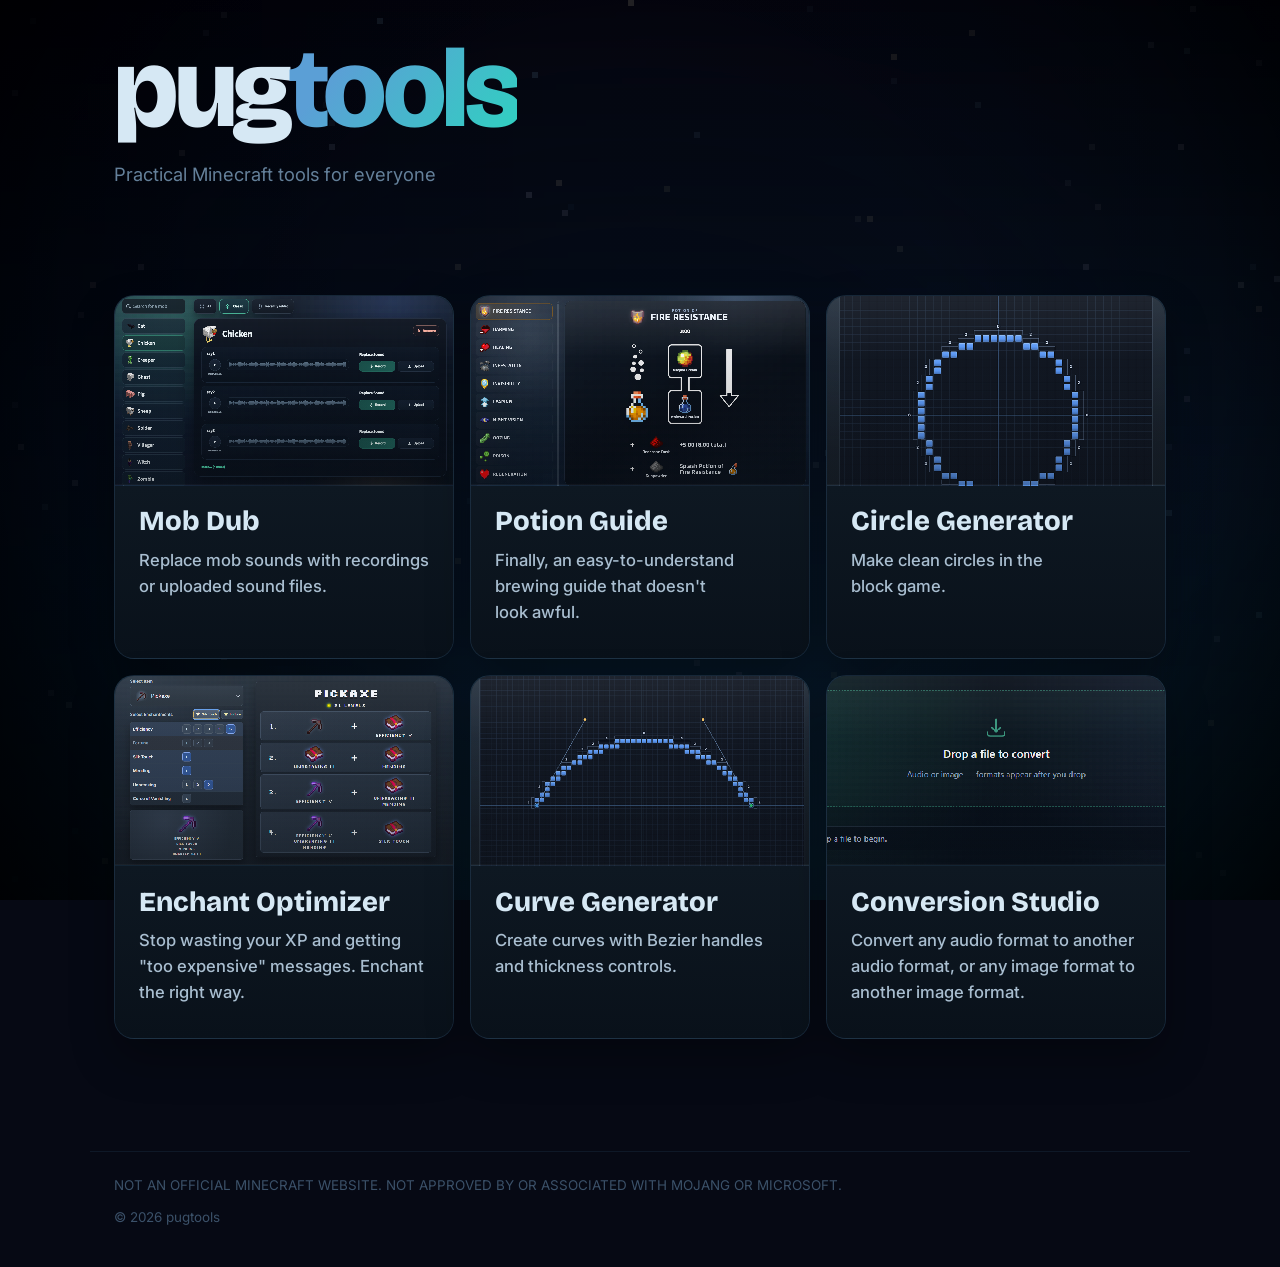
==== commit e893f3bc: "adding callout in footer" ====
--- a/index.html
+++ b/index.html
@@ -112,6 +112,7 @@
     </main>
 
     <footer class="page-footer" role="contentinfo">
+      <p>NOT AN OFFICIAL MINECRAFT WEBSITE. NOT APPROVED BY OR ASSOCIATED WITH MOJANG OR MICROSOFT.</p>
       <p>© <span id="year">2026</span> pugtools</p>
     </footer>
 
--- a/home.css
+++ b/home.css
@@ -375,6 +375,8 @@
 /* --- footer --- */
 
 .page-footer {
+  display: grid;
+  gap: 0.85rem;
   max-width: var(--max-w);
   margin: 0 auto;
   padding: 1.5rem 1.5rem 2.5rem;
@@ -384,7 +386,7 @@
 .page-footer p {
   margin: 0;
   color: var(--ink-dim);
-  font: 400 0.84rem/1 "Inter", sans-serif;
+  font: 400 0.84rem/1.4 "Inter", sans-serif;
 }
 
 .page-footer a {
